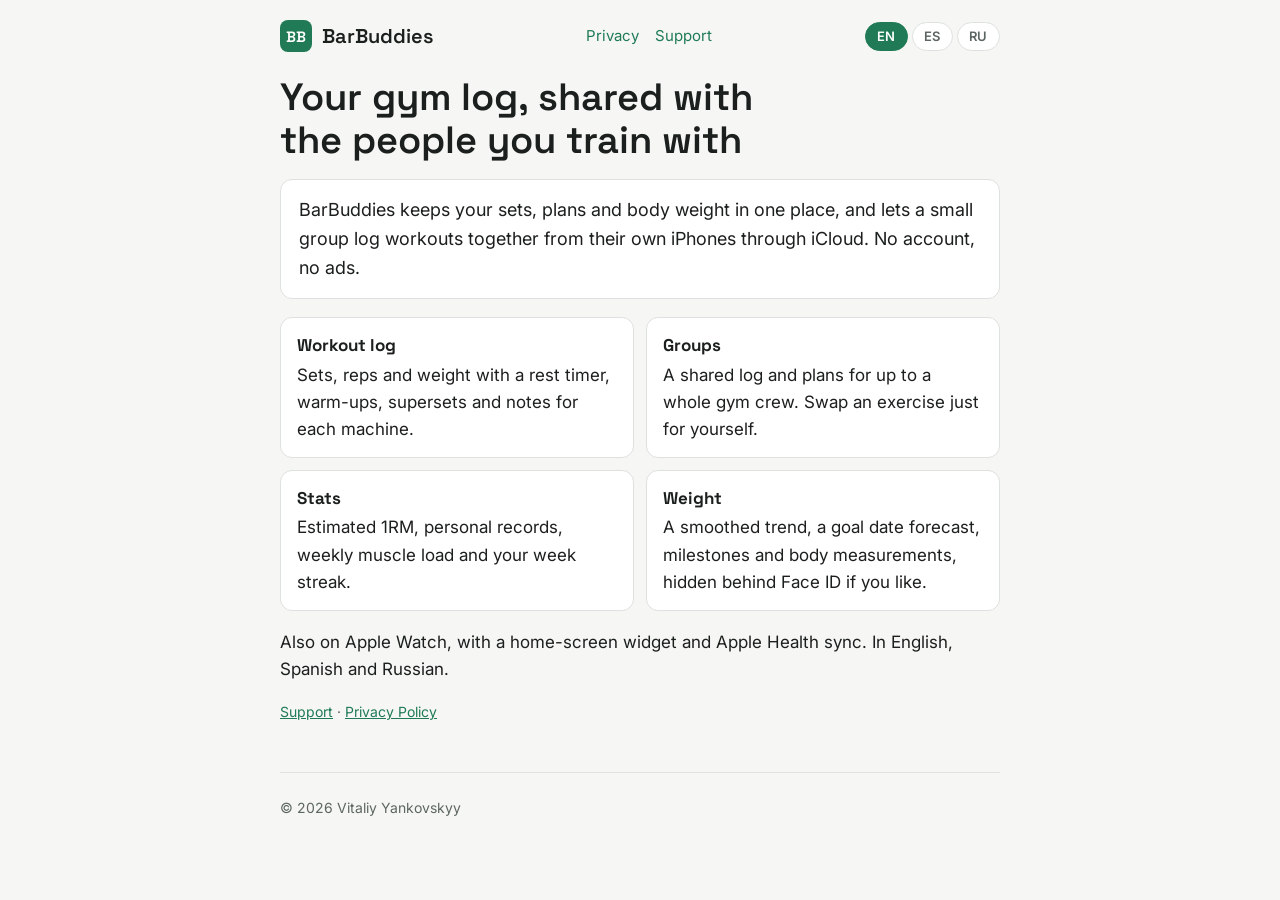
==== index.html @ 1af6527c "Сайт BarBuddies и материалы для App Store - site/: главная, политика конфиденциальности и поддержка " ====
<!doctype html>
<html lang="en">
<head>
<meta charset="utf-8">
<meta name="viewport" content="width=device-width, initial-scale=1, viewport-fit=cover">
<title>BarBuddies</title>
<meta name="description" content="BarBuddies: a workout and body-weight log for you, friends and small gym groups, synced through iCloud.">
<link rel="preconnect" href="https://fonts.googleapis.com">
<link rel="stylesheet" href="https://fonts.googleapis.com/css2?family=Inter:wght@400;600&family=Space+Grotesk:wght@600&display=swap">
<link rel="stylesheet" href="style.css">
<script src="lang.js"></script>
</head>
<body>
<header class="top">
  <a class="brand" href="./" aria-current="page"><span class="brand-mark">BB</span>BarBuddies</a>
  <nav class="links" aria-label="Site">
    <a href="privacy.html">Privacy</a>
    <a href="support.html">Support</a>
  </nav>
  <div class="langs" role="group" aria-label="Language">
    <button type="button" data-lang="en" aria-pressed="true">EN</button>
    <button type="button" data-lang="es" aria-pressed="false">ES</button>
    <button type="button" data-lang="ru" aria-pressed="false">RU</button>
  </div>
</header>

<main>
<article lang="en">
  <h1>Your gym log, shared with the people you train with</h1>
  <p class="lead">BarBuddies keeps your sets, plans and body weight in one place, and lets a small group log workouts together from their own iPhones through iCloud. No account, no ads.</p>
  <ul class="features">
    <li><strong>Workout log</strong>Sets, reps and weight with a rest timer, warm-ups, supersets and notes for each machine.</li>
    <li><strong>Groups</strong>A shared log and plans for up to a whole gym crew. Swap an exercise just for yourself.</li>
    <li><strong>Stats</strong>Estimated 1RM, personal records, weekly muscle load and your week streak.</li>
    <li><strong>Weight</strong>A smoothed trend, a goal date forecast, milestones and body measurements, hidden behind Face ID if you like.</li>
  </ul>
  <p>Also on Apple Watch, with a home-screen widget and Apple Health sync. In English, Spanish and Russian.</p>
  <p class="meta"><a href="support.html#en">Support</a> · <a href="privacy.html#en">Privacy Policy</a></p>
</article>

<article lang="es">
  <h1>Tu registro de gimnasio, compartido con quienes entrenas</h1>
  <p class="lead">BarBuddies reúne tus series, planes y peso corporal, y permite que un grupo pequeño registre los entrenamientos juntos desde sus propios iPhone a través de iCloud. Sin cuentas ni publicidad.</p>
  <ul class="features">
    <li><strong>Registro</strong>Series, repeticiones y peso con temporizador de descanso, calentamientos, superseries y notas de cada máquina.</li>
    <li><strong>Grupos</strong>Un registro y planes compartidos para todo tu grupo. Sustituye un ejercicio solo para ti.</li>
    <li><strong>Estadísticas</strong>1RM estimado, récords personales, carga muscular semanal y tu racha de semanas.</li>
    <li><strong>Peso</strong>Tendencia suavizada, previsión de la fecha del objetivo, metas intermedias y medidas corporales, ocultas con Face ID si quieres.</li>
  </ul>
  <p>También en Apple Watch, con widget en la pantalla de inicio y sincronización con Salud. En español, inglés y ruso.</p>
  <p class="meta"><a href="support.html#es">Soporte</a> · <a href="privacy.html#es">Política de privacidad</a></p>
</article>

<article lang="ru">
  <h1>Дневник зала, общий с теми, с кем вы тренируетесь</h1>
  <p class="lead">BarBuddies хранит подходы, планы и вес в одном месте, а небольшая группа может вести тренировки вместе, каждый со своего iPhone через iCloud. Без регистрации и рекламы.</p>
  <ul class="features">
    <li><strong>Журнал</strong>Подходы, повторы и вес с таймером отдыха, разминкой, суперсетами и заметками к тренажёрам.</li>
    <li><strong>Группы</strong>Общий журнал и планы для всей компании в зале. Упражнение можно заменить только для себя.</li>
    <li><strong>Статистика</strong>Расчётный 1ПМ, личные рекорды, нагрузка на мышцы за неделю и серия недель.</li>
    <li><strong>Вес</strong>Сглаженный тренд, прогноз даты цели, промежуточные цели и обхваты, при желании скрытые за Face ID.</li>
  </ul>
  <p>Есть приложение для Apple Watch, виджет на экране «Домой» и синхронизация со «Здоровьем». На русском, английском и испанском.</p>
  <p class="meta"><a href="support.html#ru">Поддержка</a> · <a href="privacy.html#ru">Политика конфиденциальности</a></p>
</article>
</main>

<footer>© 2026 Vitaliy Yankovskyy</footer>
</body>
</html>
---- style.css ----
/* BarBuddies site: one readable column, the app's green as the accent. */
:root {
  --bg: #f6f7f5;
  --surface: #ffffff;
  --fg: #1b1f1d;
  --muted: #5d6661;
  --line: #dde2de;
  --accent: #1f7a55;
  --accent-soft: #e3f1ea;
  --display: "Space Grotesk", "Inter", -apple-system, BlinkMacSystemFont, "Segoe UI", sans-serif;
  --body: "Inter", -apple-system, BlinkMacSystemFont, "Segoe UI", Roboto, sans-serif;
  color-scheme: light;
}
@media (prefers-color-scheme: dark) {
  :root {
    --bg: #0e1210;
    --surface: #161b18;
    --fg: #eef1ef;
    --muted: #a0a9a4;
    --line: #29302c;
    --accent: #52c28f;
    --accent-soft: #17291f;
    color-scheme: dark;
  }
}
* { box-sizing: border-box; }
html { -webkit-text-size-adjust: 100%; }
body {
  margin: 0;
  background: var(--bg);
  color: var(--fg);
  font: 17px/1.6 var(--body);
  padding-left: max(16px, env(safe-area-inset-left, 0px));
  padding-right: max(16px, env(safe-area-inset-right, 0px));
}
a { color: var(--accent); }
a:focus-visible, button:focus-visible { outline: 2px solid var(--accent); outline-offset: 2px; }
header.top, main, footer {
  max-width: 720px;
  margin: 0 auto;
}
header.top {
  display: flex;
  flex-wrap: wrap;
  align-items: center;
  justify-content: space-between;
  gap: 12px;
  padding-block: 20px 8px;
}
.brand {
  display: flex;
  align-items: center;
  gap: 10px;
  font: 600 20px/1 var(--display);
  color: var(--fg);
  text-decoration: none;
}
.brand-mark {
  width: 32px;
  height: 32px;
  border-radius: 8px;
  background: var(--accent);
  display: grid;
  place-items: center;
  color: #fff;
  font-size: 15px;
  letter-spacing: -0.02em;
}
nav.links { display: flex; flex-wrap: wrap; gap: 4px 16px; font-size: 15px; }
nav.links a { text-decoration: none; }
nav.links a[aria-current="page"] { color: var(--fg); font-weight: 600; }
.langs { display: flex; gap: 4px; }
.langs button {
  font: 600 13px/1 var(--body);
  letter-spacing: 0.04em;
  border: 1px solid var(--line);
  background: var(--surface);
  color: var(--muted);
  border-radius: 999px;
  padding: 7px 11px;
  cursor: pointer;
}
.langs button[aria-pressed="true"] { background: var(--accent); border-color: var(--accent); color: #fff; }
main { padding-block: 16px 48px; }
article { display: grid; gap: 18px; }
article + article { margin-top: 56px; padding-top: 40px; border-top: 1px solid var(--line); }
h1 { font: 600 clamp(28px, 6vw, 38px)/1.12 var(--display); margin: 0; text-wrap: balance; }
h2 { font: 600 20px/1.3 var(--display); margin: 10px 0 0; text-wrap: balance; }
p, ul { margin: 0; }
ul { padding-left: 1.2em; display: grid; gap: 6px; }
.meta { color: var(--muted); font-size: 14px; }
.lead {
  font-size: 18px;
  padding: 16px 18px;
  background: var(--surface);
  border: 1px solid var(--line);
  border-radius: 12px;
}
.features { display: grid; grid-template-columns: repeat(auto-fit, minmax(260px, 1fr)); gap: 12px; padding: 0; list-style: none; }
.features li { background: var(--surface); border: 1px solid var(--line); border-radius: 12px; padding: 14px 16px; min-width: 0; }
.features strong { display: block; font-family: var(--display); margin-bottom: 2px; }
.contact {
  background: var(--accent-soft);
  border-radius: 12px;
  padding: 14px 18px;
  overflow-wrap: anywhere;
}
details { background: var(--surface); border: 1px solid var(--line); border-radius: 12px; padding: 12px 16px; }
details + details { margin-top: -8px; }
summary { cursor: pointer; font-weight: 600; }
details p { margin-top: 8px; }
footer { padding-block: 24px 40px; color: var(--muted); font-size: 14px; border-top: 1px solid var(--line); }
/* With script, only the chosen language is shown; without it, all three stay readable. */
.js article[lang]:not(.active) { display: none; }
.js article[lang] + article[lang] { margin-top: 0; padding-top: 0; border-top: 0; }
@media (prefers-reduced-motion: no-preference) { html { scroll-behavior: smooth; } }
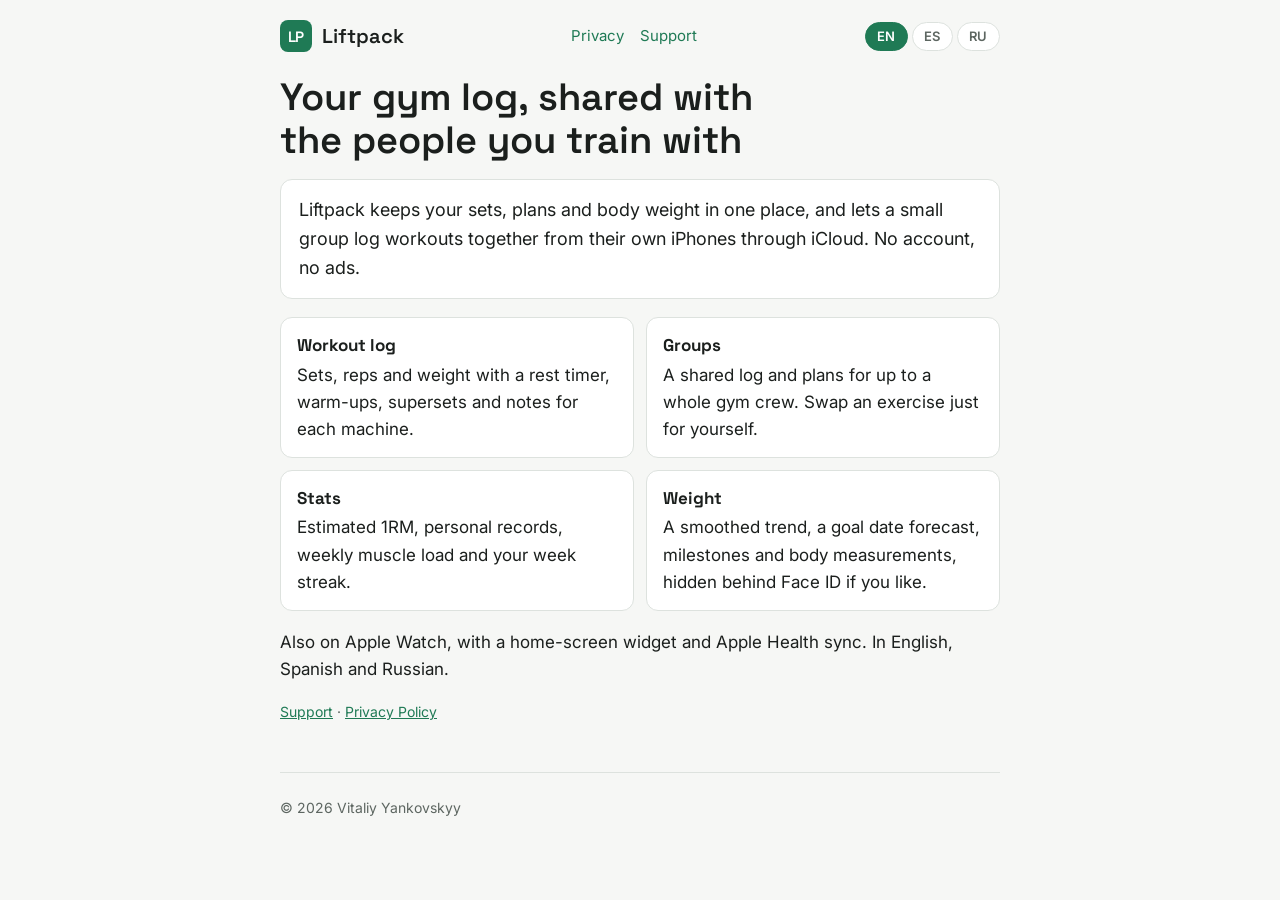
==== commit dc01c4ed: "Сайт: название Liftpack Co-Authored-By: Claude Opus 5.5 <noreply@anthropic.com>" ====
--- a/index.html
+++ b/index.html
@@ -3,8 +3,8 @@
 <head>
 <meta charset="utf-8">
 <meta name="viewport" content="width=device-width, initial-scale=1, viewport-fit=cover">
-<title>BarBuddies</title>
-<meta name="description" content="BarBuddies: a workout and body-weight log for you, friends and small gym groups, synced through iCloud.">
+<title>Liftpack</title>
+<meta name="description" content="Liftpack: a workout and body-weight log for you, friends and small gym groups, synced through iCloud.">
 <link rel="preconnect" href="https://fonts.googleapis.com">
 <link rel="stylesheet" href="https://fonts.googleapis.com/css2?family=Inter:wght@400;600&family=Space+Grotesk:wght@600&display=swap">
 <link rel="stylesheet" href="style.css">
@@ -12,7 +12,7 @@
 </head>
 <body>
 <header class="top">
-  <a class="brand" href="./" aria-current="page"><span class="brand-mark">BB</span>BarBuddies</a>
+  <a class="brand" href="./" aria-current="page"><span class="brand-mark">LP</span>Liftpack</a>
   <nav class="links" aria-label="Site">
     <a href="privacy.html">Privacy</a>
     <a href="support.html">Support</a>
@@ -27,7 +27,7 @@
 <main>
 <article lang="en">
   <h1>Your gym log, shared with the people you train with</h1>
-  <p class="lead">BarBuddies keeps your sets, plans and body weight in one place, and lets a small group log workouts together from their own iPhones through iCloud. No account, no ads.</p>
+  <p class="lead">Liftpack keeps your sets, plans and body weight in one place, and lets a small group log workouts together from their own iPhones through iCloud. No account, no ads.</p>
   <ul class="features">
     <li><strong>Workout log</strong>Sets, reps and weight with a rest timer, warm-ups, supersets and notes for each machine.</li>
     <li><strong>Groups</strong>A shared log and plans for up to a whole gym crew. Swap an exercise just for yourself.</li>
@@ -40,7 +40,7 @@
 
 <article lang="es">
   <h1>Tu registro de gimnasio, compartido con quienes entrenas</h1>
-  <p class="lead">BarBuddies reúne tus series, planes y peso corporal, y permite que un grupo pequeño registre los entrenamientos juntos desde sus propios iPhone a través de iCloud. Sin cuentas ni publicidad.</p>
+  <p class="lead">Liftpack reúne tus series, planes y peso corporal, y permite que un grupo pequeño registre los entrenamientos juntos desde sus propios iPhone a través de iCloud. Sin cuentas ni publicidad.</p>
   <ul class="features">
     <li><strong>Registro</strong>Series, repeticiones y peso con temporizador de descanso, calentamientos, superseries y notas de cada máquina.</li>
     <li><strong>Grupos</strong>Un registro y planes compartidos para todo tu grupo. Sustituye un ejercicio solo para ti.</li>
@@ -53,7 +53,7 @@
 
 <article lang="ru">
   <h1>Дневник зала, общий с теми, с кем вы тренируетесь</h1>
-  <p class="lead">BarBuddies хранит подходы, планы и вес в одном месте, а небольшая группа может вести тренировки вместе, каждый со своего iPhone через iCloud. Без регистрации и рекламы.</p>
+  <p class="lead">Liftpack хранит подходы, планы и вес в одном месте, а небольшая группа может вести тренировки вместе, каждый со своего iPhone через iCloud. Без регистрации и рекламы.</p>
   <ul class="features">
     <li><strong>Журнал</strong>Подходы, повторы и вес с таймером отдыха, разминкой, суперсетами и заметками к тренажёрам.</li>
     <li><strong>Группы</strong>Общий журнал и планы для всей компании в зале. Упражнение можно заменить только для себя.</li>
--- a/style.css
+++ b/style.css
@@ -1,4 +1,4 @@
-/* BarBuddies site: one readable column, the app's green as the accent. */
+/* Liftpack site: one readable column, the app's green as the accent. */
 :root {
   --bg: #f6f7f5;
   --surface: #ffffff;
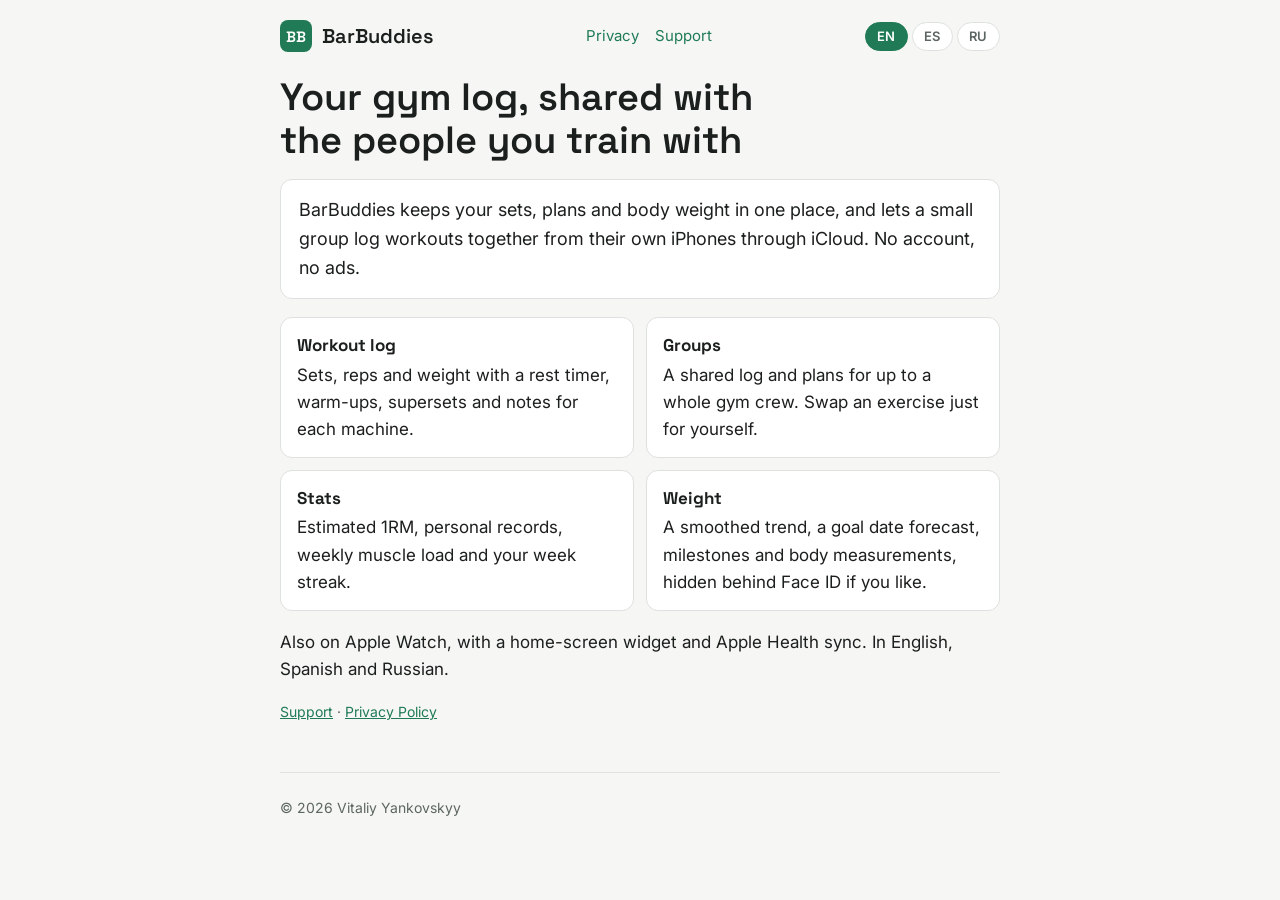
==== commit f465e100: "Revert "Сайт: название Liftpack" This reverts commit 3c0d40351a1e0a424da35bd8399f92daf21e28da." ====
--- a/index.html
+++ b/index.html
@@ -3,8 +3,8 @@
 <head>
 <meta charset="utf-8">
 <meta name="viewport" content="width=device-width, initial-scale=1, viewport-fit=cover">
-<title>Liftpack</title>
-<meta name="description" content="Liftpack: a workout and body-weight log for you, friends and small gym groups, synced through iCloud.">
+<title>BarBuddies</title>
+<meta name="description" content="BarBuddies: a workout and body-weight log for you, friends and small gym groups, synced through iCloud.">
 <link rel="preconnect" href="https://fonts.googleapis.com">
 <link rel="stylesheet" href="https://fonts.googleapis.com/css2?family=Inter:wght@400;600&family=Space+Grotesk:wght@600&display=swap">
 <link rel="stylesheet" href="style.css">
@@ -12,7 +12,7 @@
 </head>
 <body>
 <header class="top">
-  <a class="brand" href="./" aria-current="page"><span class="brand-mark">LP</span>Liftpack</a>
+  <a class="brand" href="./" aria-current="page"><span class="brand-mark">BB</span>BarBuddies</a>
   <nav class="links" aria-label="Site">
     <a href="privacy.html">Privacy</a>
     <a href="support.html">Support</a>
@@ -27,7 +27,7 @@
 <main>
 <article lang="en">
   <h1>Your gym log, shared with the people you train with</h1>
-  <p class="lead">Liftpack keeps your sets, plans and body weight in one place, and lets a small group log workouts together from their own iPhones through iCloud. No account, no ads.</p>
+  <p class="lead">BarBuddies keeps your sets, plans and body weight in one place, and lets a small group log workouts together from their own iPhones through iCloud. No account, no ads.</p>
   <ul class="features">
     <li><strong>Workout log</strong>Sets, reps and weight with a rest timer, warm-ups, supersets and notes for each machine.</li>
     <li><strong>Groups</strong>A shared log and plans for up to a whole gym crew. Swap an exercise just for yourself.</li>
@@ -40,7 +40,7 @@
 
 <article lang="es">
   <h1>Tu registro de gimnasio, compartido con quienes entrenas</h1>
-  <p class="lead">Liftpack reúne tus series, planes y peso corporal, y permite que un grupo pequeño registre los entrenamientos juntos desde sus propios iPhone a través de iCloud. Sin cuentas ni publicidad.</p>
+  <p class="lead">BarBuddies reúne tus series, planes y peso corporal, y permite que un grupo pequeño registre los entrenamientos juntos desde sus propios iPhone a través de iCloud. Sin cuentas ni publicidad.</p>
   <ul class="features">
     <li><strong>Registro</strong>Series, repeticiones y peso con temporizador de descanso, calentamientos, superseries y notas de cada máquina.</li>
     <li><strong>Grupos</strong>Un registro y planes compartidos para todo tu grupo. Sustituye un ejercicio solo para ti.</li>
@@ -53,7 +53,7 @@
 
 <article lang="ru">
   <h1>Дневник зала, общий с теми, с кем вы тренируетесь</h1>
-  <p class="lead">Liftpack хранит подходы, планы и вес в одном месте, а небольшая группа может вести тренировки вместе, каждый со своего iPhone через iCloud. Без регистрации и рекламы.</p>
+  <p class="lead">BarBuddies хранит подходы, планы и вес в одном месте, а небольшая группа может вести тренировки вместе, каждый со своего iPhone через iCloud. Без регистрации и рекламы.</p>
   <ul class="features">
     <li><strong>Журнал</strong>Подходы, повторы и вес с таймером отдыха, разминкой, суперсетами и заметками к тренажёрам.</li>
     <li><strong>Группы</strong>Общий журнал и планы для всей компании в зале. Упражнение можно заменить только для себя.</li>
--- a/style.css
+++ b/style.css
@@ -1,4 +1,4 @@
-/* Liftpack site: one readable column, the app's green as the accent. */
+/* BarBuddies site: one readable column, the app's green as the accent. */
 :root {
   --bg: #f6f7f5;
   --surface: #ffffff;
